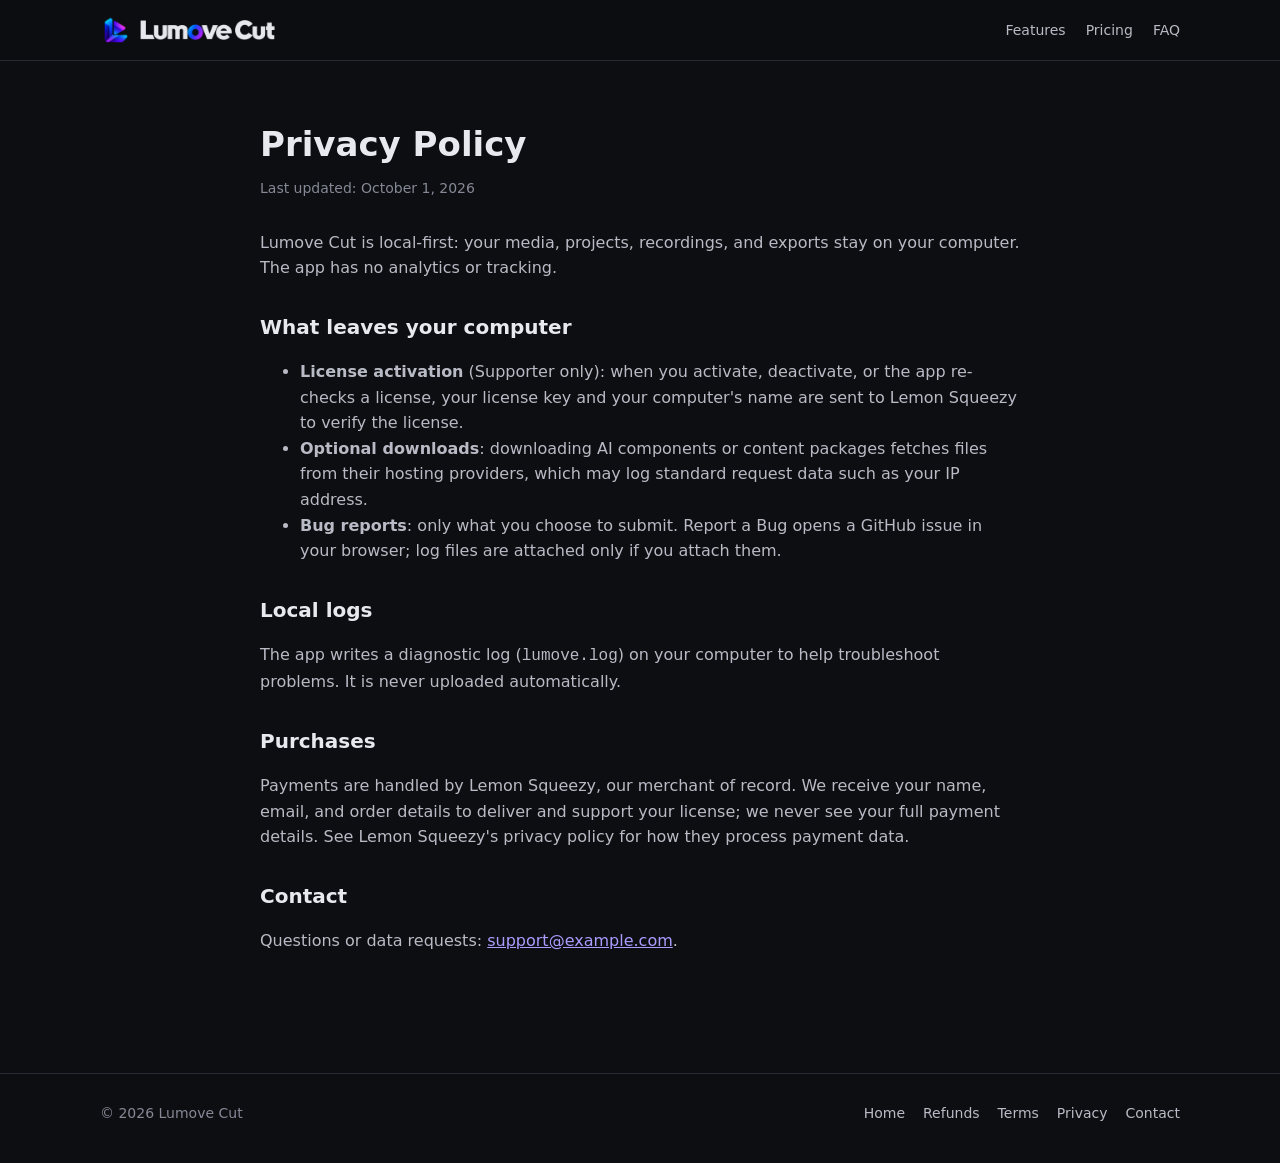
==== privacy.html @ 8cc3944c "Update site from private repo Swickster153/VideoEditorSoftware@812bb84d1444eaad7d278dee1b0a3b767570e" ====
<!doctype html>
<html lang="en">
<head>
  <meta charset="utf-8">
  <meta name="viewport" content="width=device-width, initial-scale=1">
  <title>Privacy Policy — Lumove Cut</title>
  <link rel="icon" type="image/png" sizes="32x32" href="assets/icon-32.png">
  <link rel="stylesheet" href="styles.css">
</head>
<body>
  <header class="site-header">
    <div class="wrap">
      <a class="brand" href="./"><img class="icon" src="assets/icon-256.png" alt=""><img class="wordmark" src="assets/wordmark.png" alt="Lumove Cut"></a>
      <nav class="nav"><a href="./#features">Features</a><a href="./#pricing">Pricing</a><a href="./#faq">FAQ</a></nav>
    </div>
  </header>
  <main class="wrap doc">
    <h1>Privacy Policy</h1>
    <p class="updated">Last updated: October 1, 2026</p>
    <p>Lumove Cut is local-first: your media, projects, recordings, and exports stay on your computer. The app has no analytics or tracking.</p>
    <h2>What leaves your computer</h2>
    <ul>
      <li><strong>License activation</strong> (Supporter only): when you activate, deactivate, or the app re-checks a license, your license key and your computer's name are sent to Lemon Squeezy to verify the license.</li>
      <li><strong>Optional downloads</strong>: downloading AI components or content packages fetches files from their hosting providers, which may log standard request data such as your IP address.</li>
      <li><strong>Bug reports</strong>: only what you choose to submit. Report a Bug opens a GitHub issue in your browser; log files are attached only if you attach them.</li>
    </ul>
    <h2>Local logs</h2>
    <p>The app writes a diagnostic log (<code>lumove.log</code>) on your computer to help troubleshoot problems. It is never uploaded automatically.</p>
    <h2>Purchases</h2>
    <p>Payments are handled by Lemon Squeezy, our merchant of record. We receive your name, email, and order details to deliver and support your license; we never see your full payment details. See Lemon Squeezy's privacy policy for how they process payment data.</p>
    <h2>Contact</h2>
    <p>Questions or data requests: <a href="mailto:support@example.com">support@example.com</a>.</p>
  </main>
  <footer class="site-footer">
    <div class="wrap">
      <span>© 2026 Lumove Cut</span>
      <nav>
        <a href="./">Home</a>
        <a href="refund.html">Refunds</a>
        <a href="terms.html">Terms</a>
        <a href="privacy.html">Privacy</a>
        <!-- TODO: replace with your support email -->
        <a href="mailto:support@example.com">Contact</a>
      </nav>
    </div>
  </footer>
</body>
</html>
---- styles.css ----
:root {
  --bg: #0d0e11;
  --panel: #15161b;
  --elevated: #1d1f25;
  --border: #272a32;
  --text: #e7e9ef;
  --text-2: #b8bbc5;
  --muted: #858996;
  --accent: #6e5fe9;
  --accent-hover: #7c6df1;
  --brand-gradient: linear-gradient(120deg, #00c8ff, #3b4cff 45%, #b42cff);
  color-scheme: dark;
}
* { box-sizing: border-box; }
html { scroll-behavior: smooth; }
body {
  margin: 0;
  background: var(--bg);
  color: var(--text);
  font: 16px/1.6 Inter, ui-sans-serif, system-ui, -apple-system, "Segoe UI", sans-serif;
}
a { color: #a99cff; }
img { max-width: 100%; }
.wrap { width: min(1080px, 100% - 32px); margin-inline: auto; }

/* Header */
.site-header { position: sticky; top: 0; z-index: 10; border-bottom: 1px solid var(--border); background: #0d0e11e6; backdrop-filter: blur(8px); }
.site-header .wrap { display: flex; align-items: center; justify-content: space-between; gap: 16px; height: 60px; }
.brand { display: flex; align-items: center; gap: 10px; text-decoration: none; }
.brand img.icon { width: 30px; height: 30px; }
.brand img.wordmark { height: 20px; width: auto; }
.nav { display: flex; gap: 20px; font-size: 14px; }
.nav a { color: var(--text-2); text-decoration: none; }
.nav a:hover { color: var(--text); }

/* Buttons */
.btn { display: inline-flex; align-items: center; justify-content: center; gap: 8px; padding: 12px 20px; border: 1px solid var(--border); border-radius: 9px; color: var(--text); background: var(--elevated); font-weight: 650; font-size: 15px; text-decoration: none; transition: background .15s, border-color .15s; }
.btn:hover { border-color: #3a3e49; background: #24262e; }
.btn.primary { border-color: transparent; background: var(--accent); color: #fff; }
.btn.primary:hover { background: var(--accent-hover); }
.btn small { font-weight: 500; opacity: .75; }

/* Hero */
.hero { padding: 88px 0 64px; text-align: center; }
.hero .icon { width: 112px; height: 112px; margin-bottom: 20px; }
.hero h1 { margin: 0 auto 16px; max-width: 760px; font-size: clamp(34px, 6vw, 56px); line-height: 1.1; letter-spacing: -.02em; }
.hero h1 .grad { background: var(--brand-gradient); -webkit-background-clip: text; background-clip: text; color: transparent; }
.hero p { margin: 0 auto 30px; max-width: 620px; color: var(--text-2); font-size: 18px; }
.hero .actions { display: flex; flex-wrap: wrap; justify-content: center; gap: 12px; }
.hero .meta { margin-top: 14px; color: var(--muted); font-size: 13px; }
.badge { display: inline-block; margin-bottom: 18px; padding: 4px 11px; border: 1px solid #4d438c; border-radius: 999px; color: #cfc8ff; background: #4d438c33; font-size: 12px; font-weight: 650; letter-spacing: .04em; text-transform: uppercase; }

/* Sections */
section { padding: 56px 0; }
section h2 { margin: 0 0 8px; font-size: 30px; letter-spacing: -.01em; text-align: center; }
section .lede { margin: 0 auto 36px; max-width: 620px; color: var(--text-2); text-align: center; }

.features { display: grid; grid-template-columns: repeat(auto-fit, minmax(240px, 1fr)); gap: 14px; }
.feature { padding: 20px; border: 1px solid var(--border); border-radius: 12px; background: var(--panel); }
.feature h3 { margin: 0 0 6px; font-size: 17px; }
.feature p { margin: 0; color: var(--text-2); font-size: 15px; }

/* Pricing */
.pricing { display: grid; grid-template-columns: repeat(auto-fit, minmax(280px, 1fr)); gap: 16px; max-width: 820px; margin: 0 auto; }
.plan { display: flex; flex-direction: column; padding: 26px; border: 1px solid var(--border); border-radius: 14px; background: var(--panel); }
.plan.featured { border-color: #786bd0; background: linear-gradient(180deg, #4d438c26, var(--panel) 60%); }
.plan h3 { margin: 0; font-size: 19px; }
.plan .price { margin: 10px 0 2px; font-size: 38px; font-weight: 750; letter-spacing: -.02em; }
.plan .price small { color: var(--muted); font-size: 15px; font-weight: 500; }
.plan .note { margin: 0 0 18px; color: var(--muted); font-size: 14px; }
.plan ul { flex: 1; margin: 0 0 22px; padding: 0; list-style: none; }
.plan li { position: relative; margin: 8px 0; padding-left: 24px; color: var(--text-2); font-size: 15px; }
.plan li::before { content: "✓"; position: absolute; left: 0; color: #9b8cff; font-weight: 700; }

/* FAQ */
.faq { max-width: 760px; margin: 0 auto; }
.faq details { border-bottom: 1px solid var(--border); padding: 14px 0; }
.faq summary { cursor: pointer; font-weight: 650; }
.faq details p { margin: 10px 0 0; color: var(--text-2); }

/* Legal pages */
.doc { max-width: 760px; padding: 56px 0 72px; }
.doc h1 { margin: 0 0 6px; font-size: 34px; }
.doc .updated { margin: 0 0 30px; color: var(--muted); font-size: 14px; }
.doc h2 { margin: 30px 0 8px; font-size: 20px; text-align: left; }
.doc p, .doc li { color: var(--text-2); }

/* Footer */
.site-footer { margin-top: 32px; border-top: 1px solid var(--border); padding: 28px 0 40px; color: var(--muted); font-size: 14px; }
.site-footer .wrap { display: flex; flex-wrap: wrap; justify-content: space-between; gap: 14px; }
.site-footer nav { display: flex; flex-wrap: wrap; gap: 18px; }
.site-footer a { color: var(--text-2); text-decoration: none; }
.site-footer a:hover { color: var(--text); }

@media (max-width: 640px) {
  .nav { display: none; }
  .hero { padding-top: 56px; }
}
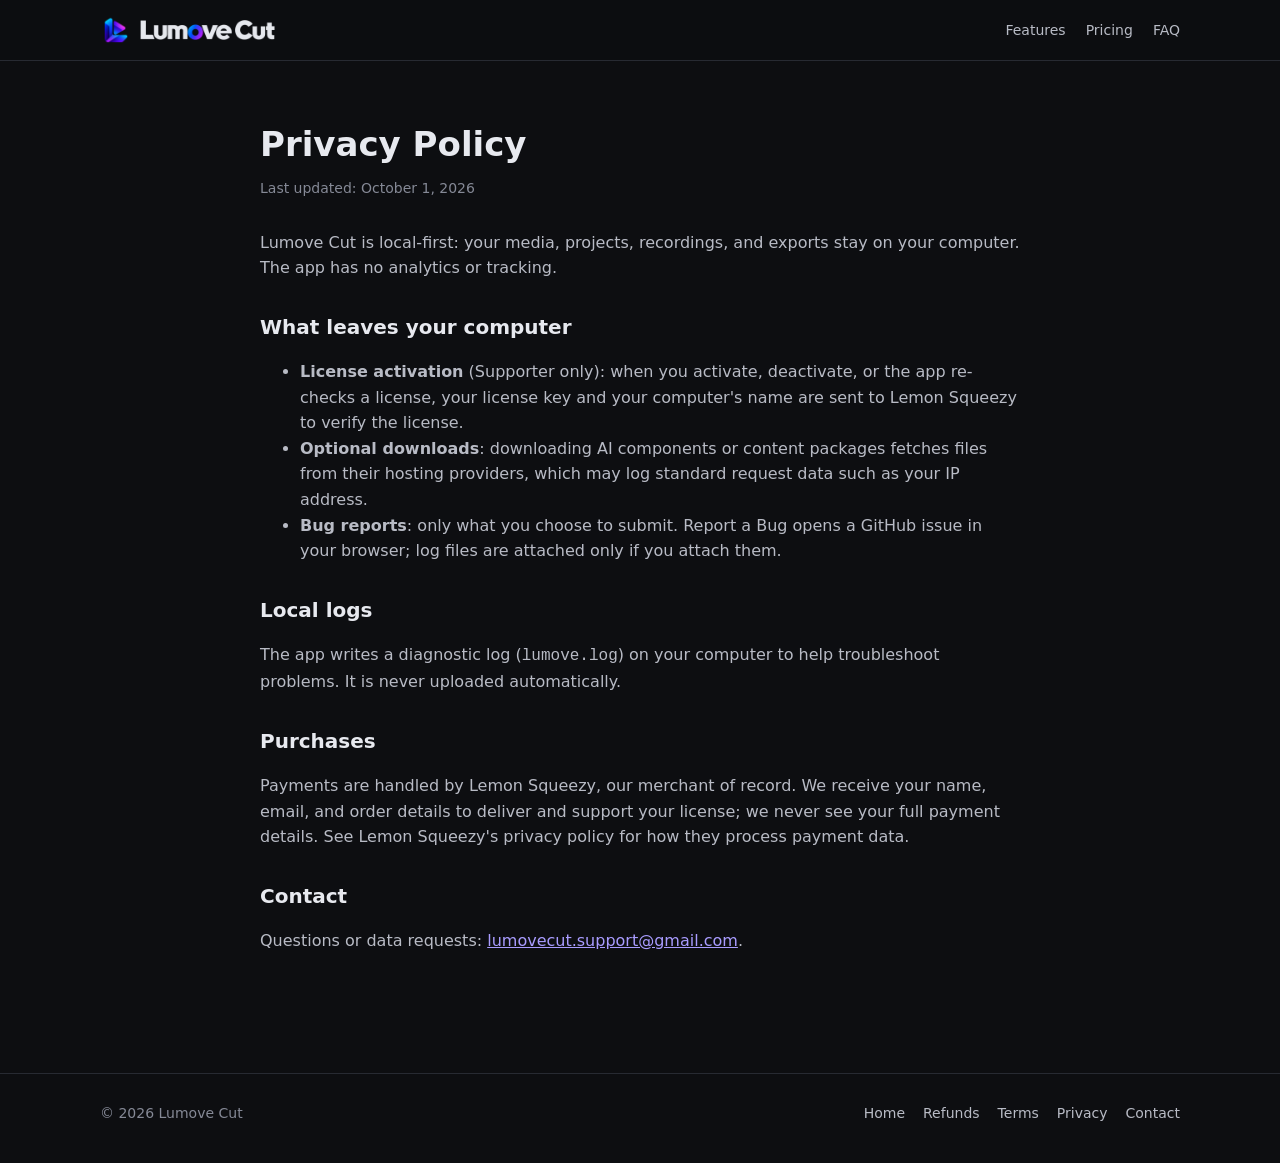
==== commit 2161c8c8: "Update site from private repo Swickster153/VideoEditorSoftware@dc631f6683d00960bb70d74684a2e37f34f05" ====
--- a/privacy.html
+++ b/privacy.html
@@ -29,7 +29,7 @@
     <h2>Purchases</h2>
     <p>Payments are handled by Lemon Squeezy, our merchant of record. We receive your name, email, and order details to deliver and support your license; we never see your full payment details. See Lemon Squeezy's privacy policy for how they process payment data.</p>
     <h2>Contact</h2>
-    <p>Questions or data requests: <a href="mailto:support@example.com">support@example.com</a>.</p>
+    <p>Questions or data requests: <a href="mailto:lumovecut.support@gmail.com">lumovecut.support@gmail.com</a>.</p>
   </main>
   <footer class="site-footer">
     <div class="wrap">
@@ -39,8 +39,7 @@
         <a href="refund.html">Refunds</a>
         <a href="terms.html">Terms</a>
         <a href="privacy.html">Privacy</a>
-        <!-- TODO: replace with your support email -->
-        <a href="mailto:support@example.com">Contact</a>
+        <a href="mailto:lumovecut.support@gmail.com">Contact</a>
       </nav>
     </div>
   </footer>
